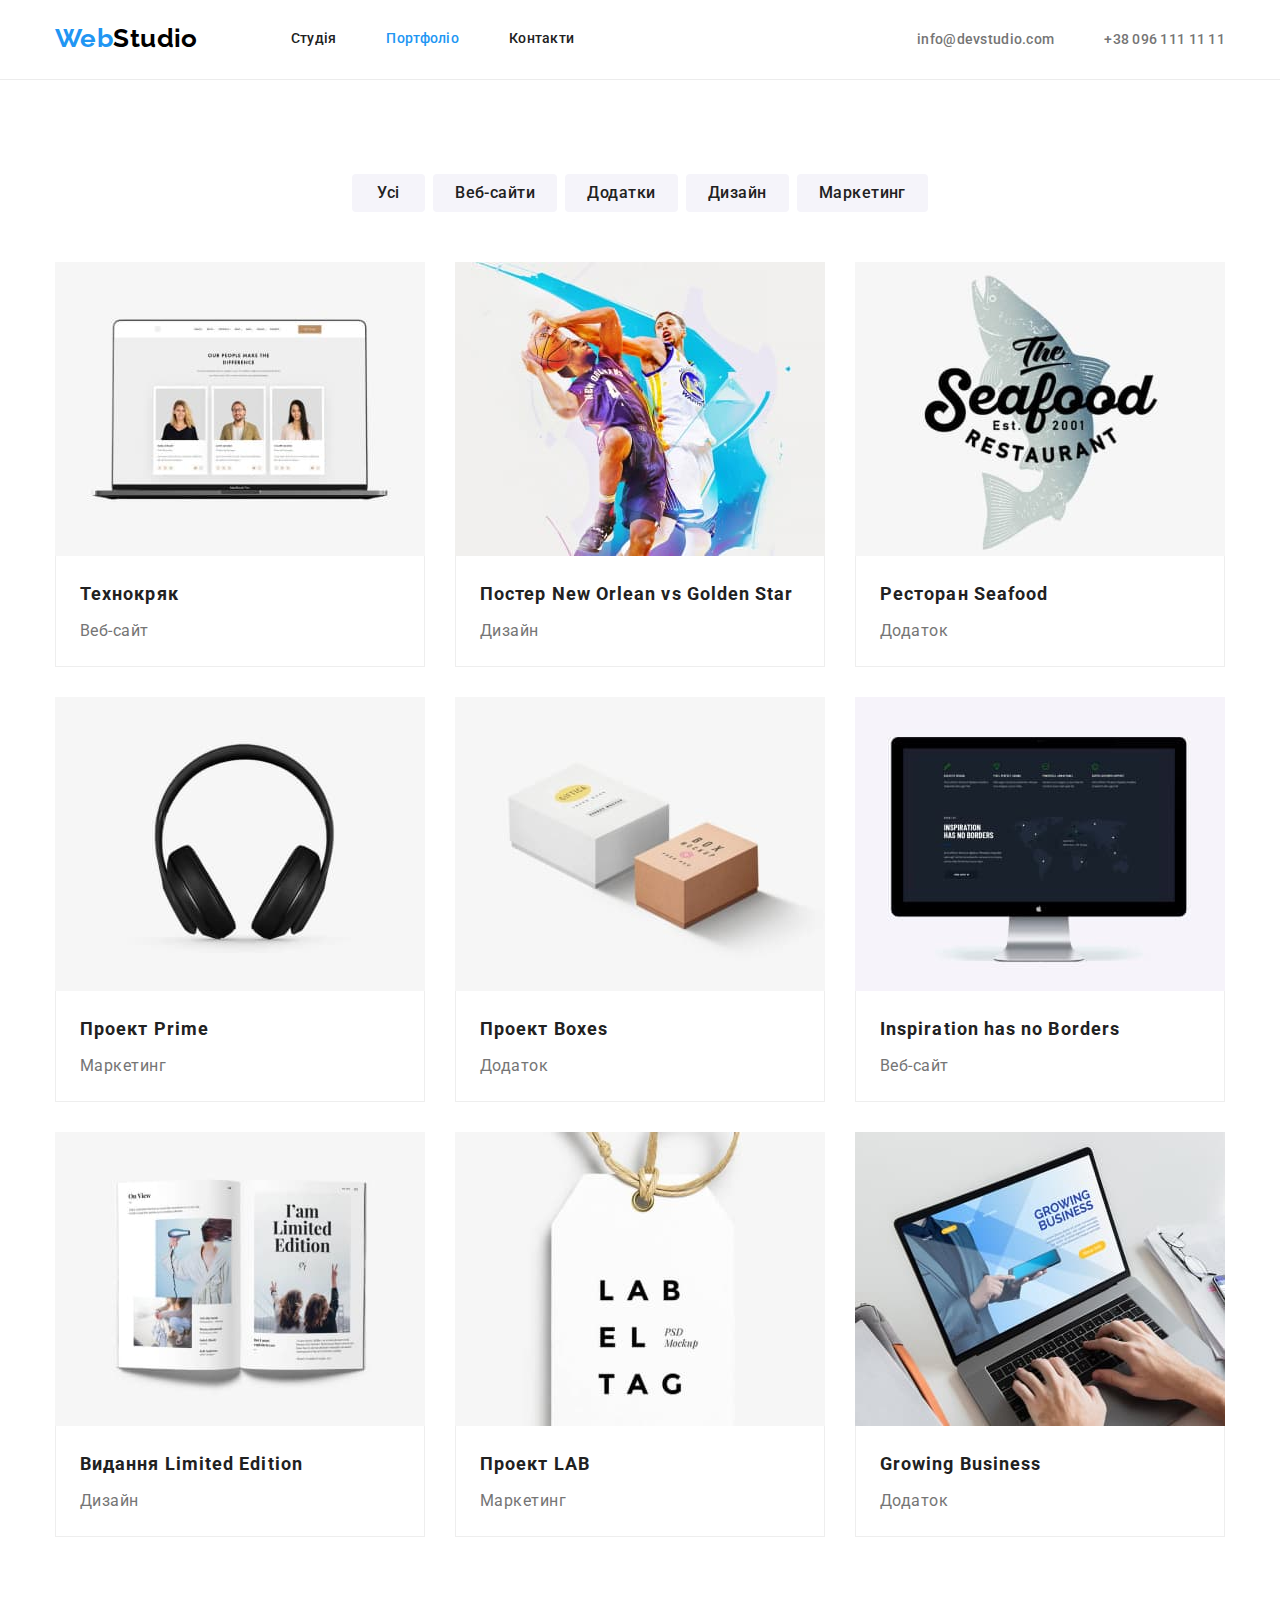
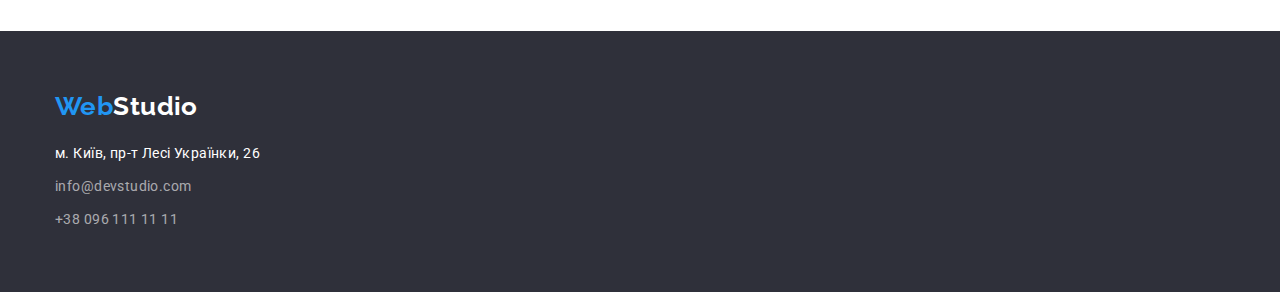
==== portfolio.html @ 1bf7a030 "створення репозиторію ДЗ 4" ====
<!DOCTYPE html>
<html lang="uk">
<head>
    <meta charset="UTF-8" />
    <meta http-equiv="X-UA-Compatible" content="IE=edge" />
    <meta name="viewport" content="width=device-width, initial-scale=1.0"/>
    <title>Document</title>
    <link rel="preconnect" href="https://fonts.googleapis.com" />
    <link rel="preconnect" href="https://fonts.gstatic.com" crossorigin />
    <link 
    href="https://fonts.googleapis.com/css2?family=Raleway:wght@700&family=Roboto:wght@400;500;700;900&display=swap"
    rel="stylesheet"/>
    <link rel="stylesheet" href="https://cdnjs.cloudflare.com/ajax/libs/modern-normalize/1.1.0/modern-normalize.min.css" />
    <link rel="stylesheet" href="./css/styles.css" />
</head>
<body>
    <!-- шапка   -->
    <header class="page-header">
    <div class="container main-nav">
    <nav class="page-nav">
    <a href="./index.html" class="logo page-logo">Web<span class="studio">Studio</span></a>
    <ul class="site-nav list">
        <li class="main-list"><a href="./index.html" class="link nav-link">Студія</a></li>
        <li class="main-list"><a href="./index.html" class="link current nav-link">Портфоліо</a></li>
        <li class="main-list"><a href="./index.html" class="link nav-link">Контакти</a></li>
    </ul>
    </nav>
    <ul class="contact list">
        <li class="main-contact"><a class="contact-link" href="mailto:info@devstudio.com">info@devstudio.com</a></li>
        <li class="main-contact"><a class="contact-link" href="tel:+380961111111">+38 096 111 11 11</a>
        </li>
    </ul>
    </div>
        </header>
<!-- головне   -->
    <main>
        <section class="section portfolio">
            <div class="container">
                <h1 class="visually-hidden">Портфоліо</h1>
                <ul class="list button-secodary">
                    <li class="btn-secodary"><button type="button" class="button secodary">Усі</button></li>
                    <li class="btn-secodary"><button type="button" class="button secodary">Веб-сайти</button></li>
                    <li class="btn-secodary"><button type="button" class="button secodary">Додатки</button></li>
                    <li class="btn-secodary"><button type="button" class="button secodary">Дизайн</button></li>
                    <li class="btn-secodary"><button type="button" class="button secodary">Маркетинг</button></li>
                </ul>
                <ul class="sidebar list">
                    <li class="sidebar-list">
                        <a href=""><img src="./images/technokryak.jpg" alt="Технокряк" width="370" />
                            <div class="sidebar-text">
                                <h2 class="subject">Технокряк</h2>
                                <p>Веб-сайт</p>
                            </div>
                        </a>
                    </li>
                    <li class="sidebar-list">
                        <a href=""><img src="./images/poster.jpg" alt=" Постер New Orlean vs Golden Star " width="370" />
                            <div class="sidebar-text">
                                <h2>Постер New Orlean vs Golden Star</h2>
                                <p>Дизайн</p>
                            </div>
                        </a>
                    </li>
                    <li class="sidebar-list">
                        <a href=""><img src="./images/seafood.jpg" alt=" Ресторан Seafood " width="370" />
                            <div class="sidebar-text">
                                <h2>Ресторан Seafood</h2>
                                <p>Додаток</p>
                            </div>
                        </a>
                    </li>
                    <li class="sidebar-list">
                        <a href=""><img src="./images/prime.jpg" alt=" Проект Prime " width="370" />
                            <div class="sidebar-text">
                                <h2>Проект Prime</h2>
                                <p>Маркетинг</p>
                            </div>
                        </a>
                    </li>
                    <li class="sidebar-list">
                        <a href=""><img src="./images/boxes.jpg" alt=" Проект Boxes " width="370" />
                            <div class="sidebar-text">
                                <h2>Проект Boxes</h2>
                                <p>Додаток</p>
                            </div>
                        </a>
                    </li>
                    <li class="sidebar-list">
                        <a href=""><img src="./images/borders.jpg" alt=" Inspiration has no Borders " width="370" />
                            <div class="sidebar-text">
                                <h2>Inspiration has no Borders</h2>
                                <p>Веб-сайт</p>
                            </div>
                        </a>
                    </li>
                    <li class="sidebar-list">
                        <a href=""><img src="./images/limited.jpg" alt=" Видання Limited Edition " width="370" />
                            <div class="sidebar-text">
                                <h2>Видання Limited Edition</h2>
                                <p>Дизайн</p>
                            </div>
                        </a>
                    </li>
                    <li class="sidebar-list">
                        <a href=""><img src="./images/lab.jpg" alt=" Проект LAB " width="370" />
                            <div class="sidebar-text">
                                <h2>Проект LAB</h2>
                                <p>Маркетинг</p>
                            </div>
                        </a>
                    </li>
                    <li class="sidebar-list">
                        <a href=""><img src="./images/business.jpg" alt=" Growing Business " width="370" />
                            <div class="sidebar-text">
                                <h2>Growing Business</h2>
                                <p>Додаток</p>
                            </div>
                        </a>
                    </li>
                </ul>
            </div>
            </section>
    </main>
<!-- підвал   -->
<footer class="footer">
    <div class="container footer-container">
        <a href="./index.html" class="logo footer-logo">Web<span class="footer-studio">Studio</span></a>
        <address class="footer-list">
            <ul class="list">
                <li class="footer-contact-list">
                    <a class="footer-link" href="https://goo.gl/maps/CPtrU1FHBa2aNyZL9" target="_blank"
                        rel="noopener noreferrer nofollow">м. Київ, пр-т Лесі Українки, 26</a>
                </li>
                <li class="footer-contact-list"><a class="footer-contact" href="mailto:info@devstudio.com">info@devstudio.com</a></li>
                <li class="footer-contact-list"><a class="footer-contact" href="telto:+380961111111">+38 096 111 11 11</a></li>
            </ul>
        </address>
    </div>
    </footer>
</body>
</html>
---- css/styles.css ----
:root {
        --primari-text-color: #212121;
        --title-text-color: #757575;
        --accent-color: #2196f3;
        --primary-bg-color: #ffffff;
        --studio: #000000;
        --background: #f5f4fa;
        --contact: rgb(255, 255, 255, 0.6);
        --heder-footer: #2f303a;
        --border--headr: #ececec;
        --buttun: #188ce8;
        --border--icon: #eeeeee;}
    *,
    *::before,
    *::after {
    box-sizing: border-box;}
    
body {
    background-color: var(--primary-bg-color);
    color: var(--primari-text-color);
    font-family: Roboto, sans-serif;
    font-size: 14px;
    letter-spacing: 0.03em;}
h1,
h2,
h3,
p {
    margin: 0;}
ul {
    margin: 0;
    padding-left: 0;}
img {
    display: block;
    max-width: 100%;
    height: auto;}
address {
    font-style: normal;
}
.container {
    margin: 0 auto;
    max-width: 1200px;
    padding: 0 15px}

.page-header {
    height: 80px;
    border-bottom: 1px solid var(--border--headr);}
.page-nav,
.main-nav {
    display: flex;
    align-items: center;}
.main-list:not(:last-child) {
    margin-right: 50px;}
.main-contact {
    align-items: center;
    font-style: normal;
    font-weight: 500;
    font-size: 14px;
    line-height: 16px;
    letter-spacing: 0.02em;
}
.main-contact:not(:last-child) {
    margin-right: 50px;
}
.page-logo {
    margin-right: 93px;
    padding-top: 23px;
    padding-bottom: 23px;}
.logo {
    color: var(--accent-color);
    text-decoration: none;
    font-family: 'Raleway', sans-serif;
    font-weight: 700;
    font-size: 26px;
    line-height: 1.2;}
.studio {
    color: var(--studio);
    margin: 0;}

.nav-link {
    font-weight: 500;
    line-height: 1.14;
    letter-spacing: 0.02em;
    padding: 32px 0;}
.site-nav {
    display: flex;
    font-family: 'Roboto';
    font-style: normal;
    font-weight: 500;
    font-size: 14px;
    line-height: 16px;
    letter-spacing: 0.02em;}

.link:hover,
.link:focus {
    color: var(--accent-color);}
.link {
    color: inherit;
    text-decoration: none;}
.link.current {
    color: var(--accent-color);}
.contact {
    display: flex;
    margin-left: auto;
    list-style: none;
}
.contact.list {
    font-weight: 500;
    line-height: 1.14;
    margin-left: auto;
    letter-spacing: 0.02em;}
.list{
    list-style: none;
    margin: 0;
    padding-left: 0;}
.list-img {
    max-width: 1200px;
    height: auto;}
.list-img:not(:last-child) {
    margin-right: 30px;}
.contact-link {
    color: var(--title-text-color);
    text-decoration: none;
    padding: 32px 0;}

.contact-link:hover,
.contact-link:focus {
    color: var(--accent-color);}
.hero {
    padding-top: 200px;
    padding-bottom: 200px}
.hero, .footer {
    background-color: var(--heder-footer);}
.footer{
    padding: 60px 0;
}
.hero-title {
    color: var(--primary-bg-color);
    font-family: 'Roboto';
    font-weight: 900;
    font-size: 44px;
    line-height: 1.36;
    text-align: center;
    letter-spacing: 0.06em;
    text-transform: uppercase;
    width: 696px;
    margin: 0 auto;
    margin-bottom: 30px;}
.section.portfolio {
    padding: 94px 0;}
.visually-hidden {
    position: absolute;
    width: 1px;
    height: 1px;
    margin: -1px;
    border: 0;
    padding: 0;
    white-space: nowrap;
    clip-path: inset(100%);
    clip: rect(0 0 0 0);
    overflow: hidden;}
.button {
    font-family: 'Roboto';
    cursor: pointer;
    border: none;
    display: block;
    font-size: 16px;
    text-align: center;
    font-weight: 500;
    margin: 0 auto;
    box-sizing: border-box;}
.button.secodary {
    color: var(--primari-text-color);
    background-color: var(--background);
    min-width: 73px;
    height: 38px;
    padding: 6px 22px;
    line-height: 1.6;
    letter-spacing: 0.03em;
    border-radius: 4px;
    border: none;}
.button-secodary {
    display: flex;
    justify-content: center;
    margin-bottom: 50px;}
.button.btn {
    padding: 6px 25px;}
.button.secodary:hover,
.button.secodary:focus {
    color: var(--primary-bg-color);
    background-color: var(--accent-color);
    box-shadow: 0px 3px 1px rgba(0, 0, 0, 0.1), 0px 1px 2px rgba(0, 0, 0, 0.08),
    0px 2px 2px rgba(0, 0, 0, 0.12);}
.btn-secodary:not(:last-child) {
    margin:0 8px 0 0;}
.button.primary:hover,
.button.primary:focus {
    background: var(--buttun);
    box-shadow: 0 4px 4px rgb(0, 0, 0, 0.15);}
.button.btn {
    padding: 6px 25px;}
.button.primary {
    color: var(--primary-bg-color);
    background-color: var(--accent-color);
    min-width: 216px;
    padding: 10px 32px;
    font-weight: 700;
    line-height: 1.88;
    display: flex;
    border-radius: 4px;
    text-align: center;
    align-items: center;
    letter-spacing: 0.06em;
    border: none;
    justify-content: center;}
.feature-list {
    display: flex;}
.feature-list .text {
    color: var(--title-text-color);
    line-height: 1.7;}
.feature-list .title {
    font-size: 14px;
    font-weight: 700;
    line-height: 1.1;
    text-transform: uppercase;
    margin-bottom: 10px;}
.title-text {
    max-width: 270px;
}
.title-text:not(:last-child) {
    margin-right: 30px;}
.text-list {
    display: flex;}
.section {
    padding-top: 94px;
    padding-bottom: 94px;}
.section-title {
    color: var(--primari-text-color);
    font-weight: 700;
    font-size: 36px;
    line-height: 1.16;
    text-align: center;
    margin-bottom: 50px;}
.menu-team {
    padding-bottom: 94px;}
.team {
    background-color: var(--background);}
.team-text {
    background-color: var(--primary-bg-color);
    max-width: 270px;
    display: block;
    box-shadow: 0px 1px 3px rgba(0, 0, 0, 0.12), 0px 1px 1px rgba(0, 0, 0, 0.14),
    0px 2px 1px rgba(0, 0, 0, 0.2);
    border-radius: 0px 0px 4px 4px;}
.team-text:not(:last-child) {
    margin-right: 30px;}
.team-list {
    display: flex;}
.team-list h3 {
    font-family: 'Roboto';
    font-weight: 500;
    font-size: 16px;
    line-height: 1.2;
    margin-bottom: 10px;}
.team-list p {
    color: var(--title-text-color);
    font-size: 16px;
    line-height: 1.2;}
.aside {
    padding: 30px 0;
    text-align: center;}
.footer-list {
    font-style: normal;
    margin-top: 20px;}
.footer-link,
.footer-studio {
    color: var(--primary-bg-color);
    text-decoration: none;}
.footer-contact {
    color: var(--contact);
    text-decoration: none;}
.footer .list {
    line-height: 1.7;}

.footer-link:hover,
.footer-link:focus {
    color: var(--accent-color);}
.footer-contact-list:not(:last-child) {
    margin-bottom: 9px;}
.footer-contact {
    color: var(--contact);
    text-decoration: none;}
.footer-contact:hover,
.footer-contact:focus {
    color: var(--accent-color);}
.sidebar {
    display: flex;
    flex-wrap: wrap;}
.sidebar a {
    color: var(--primari-text-color);
    text-decoration: none;}
.sidebar h2 {
    font-weight: 700;
    font-size: 18px;
    line-height: 2;
    letter-spacing: 0.06em;}
.sidebar p {
    color: var(--title-text-color);
    font-size: 16px;
    line-height: 1.9;
    font-family: 'Roboto';
    font-style: normal;
    font-weight: 400;
    line-height: 30px;
    letter-spacing: 0.03em;}
.sidebar-list {
    width: calc((100% - 60px) / 3);
    margin-right: 30px;
    margin-bottom: 30px;}
.sidebar-list:nth-child(3n) {
    margin-right: 0;}
.sidebar-list:nth-last-child(-n + 3) {
    margin-bottom: 0;}
.sidebar-text {
    padding: 20px 24px;
    border-right: 1px solid var(--border--icon);
    border-left: 1px solid var(--border--icon);
    border-bottom: 1px solid var(--border--icon);}
.sidebar-text h2 {
    margin-bottom: 4px;
    font-family: 'Roboto';
    font-style: normal;
    font-weight: 700;
    font-size: 18px;
    line-height: 36px;
    letter-spacing: 0.06em;}
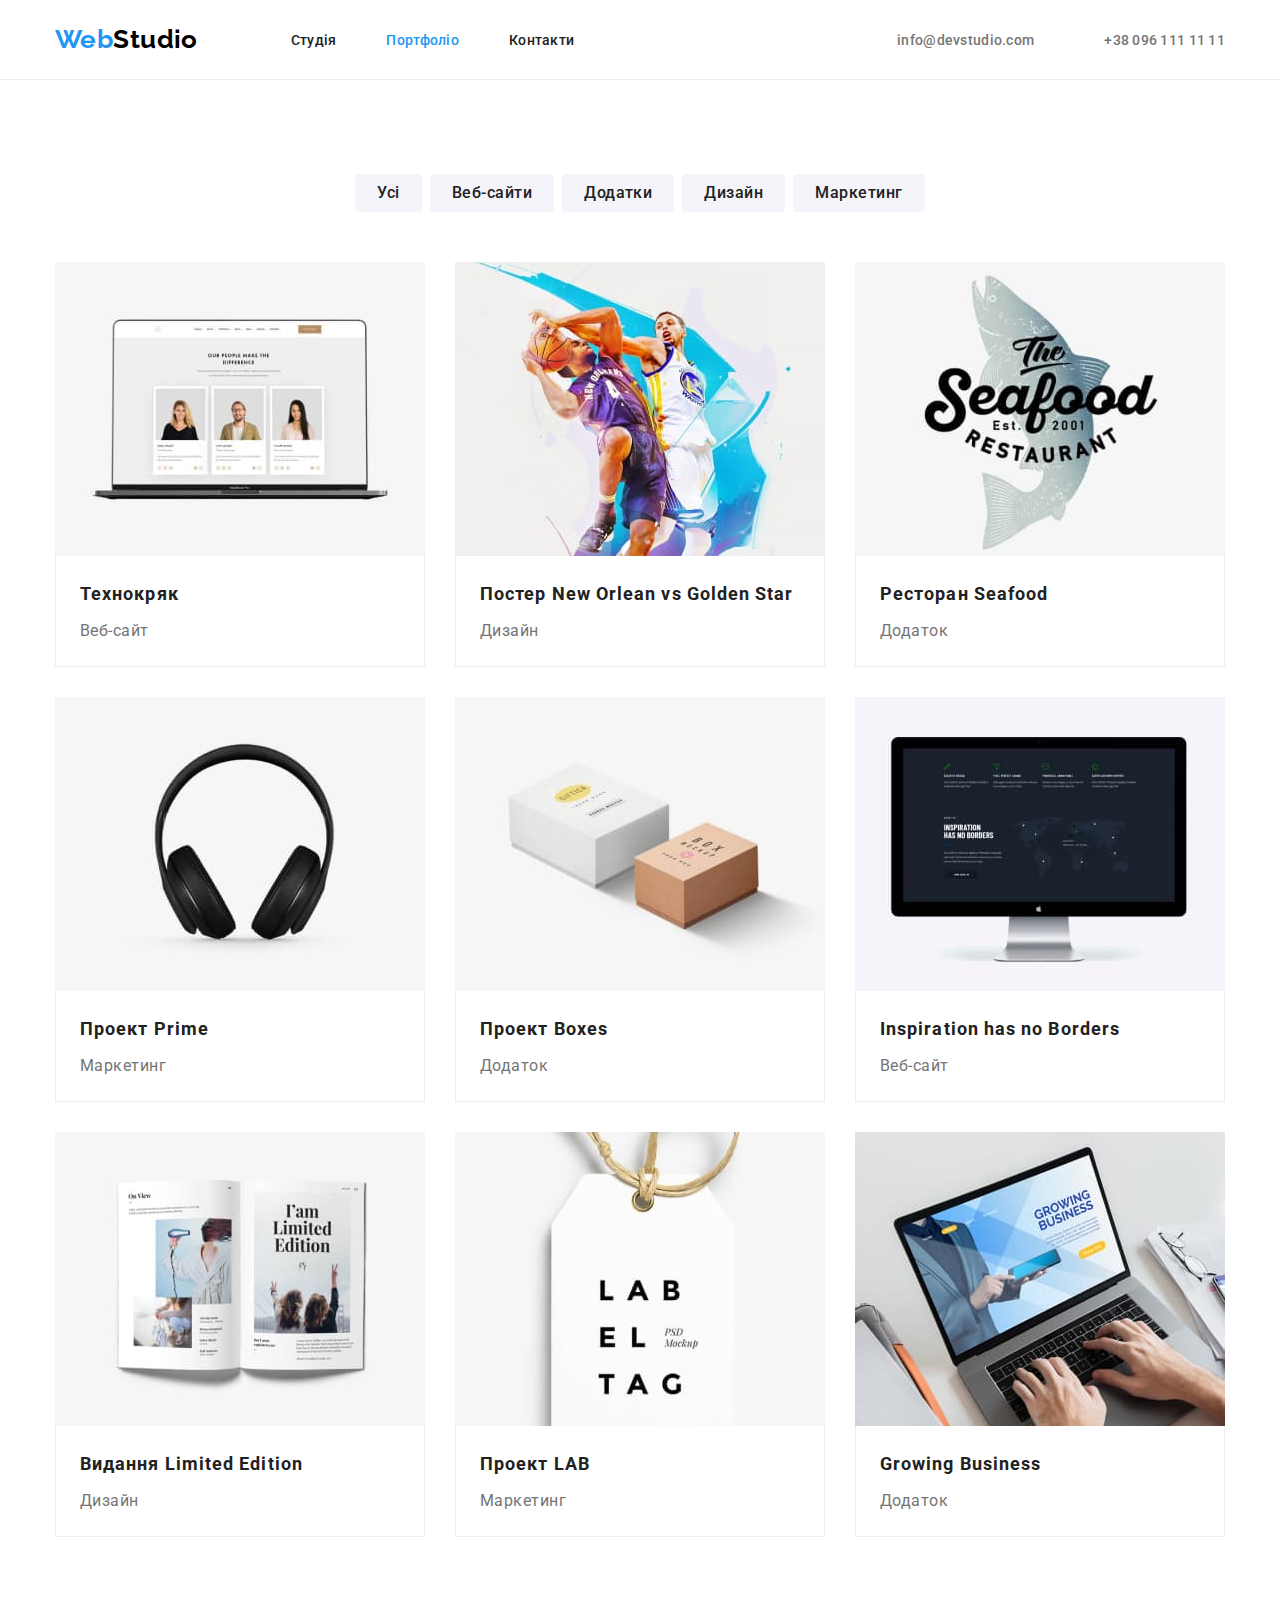
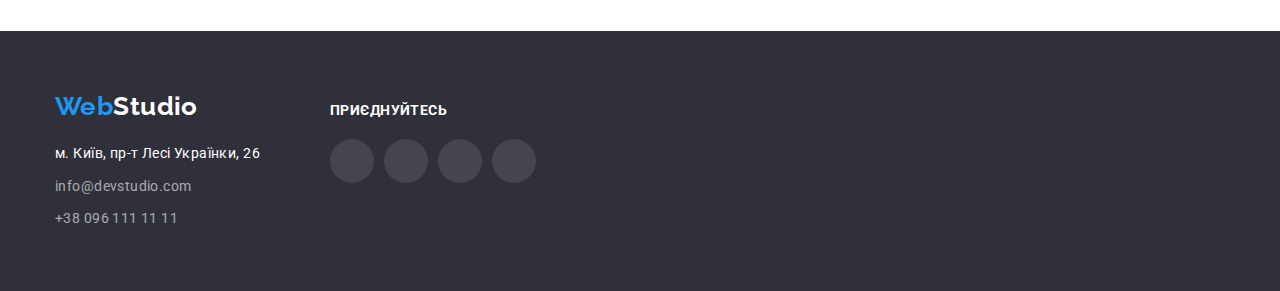
==== commit e70a4f2f: "зміни по роботі" ====
--- a/portfolio.html
+++ b/portfolio.html
@@ -1,141 +1,221 @@
 <!DOCTYPE html>
 <html lang="uk">
-<head>
+  <head>
     <meta charset="UTF-8" />
     <meta http-equiv="X-UA-Compatible" content="IE=edge" />
-    <meta name="viewport" content="width=device-width, initial-scale=1.0"/>
+    <meta name="viewport" content="width=device-width, initial-scale=1.0" />
     <title>Document</title>
     <link rel="preconnect" href="https://fonts.googleapis.com" />
     <link rel="preconnect" href="https://fonts.gstatic.com" crossorigin />
-    <link 
-    href="https://fonts.googleapis.com/css2?family=Raleway:wght@700&family=Roboto:wght@400;500;700;900&display=swap"
-    rel="stylesheet"/>
-    <link rel="stylesheet" href="https://cdnjs.cloudflare.com/ajax/libs/modern-normalize/1.1.0/modern-normalize.min.css" />
+    <link
+      href="https://fonts.googleapis.com/css2?family=Raleway:wght@700&family=Roboto:wght@400;500;700;900&display=swap"
+      rel="stylesheet"
+    />
+    <link
+      rel="stylesheet"
+      href="https://cdnjs.cloudflare.com/ajax/libs/modern-normalize/1.1.0/modern-normalize.min.css"
+    />
     <link rel="stylesheet" href="./css/styles.css" />
-</head>
-<body>
+  </head>
+  <body>
     <!-- шапка   -->
     <header class="page-header">
-    <div class="container main-nav">
-    <nav class="page-nav">
-    <a href="./index.html" class="logo page-logo">Web<span class="studio">Studio</span></a>
-    <ul class="site-nav list">
-        <li class="main-list"><a href="./index.html" class="link nav-link">Студія</a></li>
-        <li class="main-list"><a href="./index.html" class="link current nav-link">Портфоліо</a></li>
-        <li class="main-list"><a href="./index.html" class="link nav-link">Контакти</a></li>
-    </ul>
-    </nav>
-    <ul class="contact list">
-        <li class="main-contact"><a class="contact-link" href="mailto:info@devstudio.com">info@devstudio.com</a></li>
-        <li class="main-contact"><a class="contact-link" href="tel:+380961111111">+38 096 111 11 11</a>
-        </li>
-    </ul>
-    </div>
-        </header>
-<!-- головне   -->
+      <div class="container main-nav">
+        <nav class="page-nav">
+          <a href="./index.html" class="logo page-logo">Web<span class="studio">Studio</span></a>
+          <ul class="site-nav list">
+            <li class="main-list"><a href="./index.html" class="link nav-link">Студія</a></li>
+            <li class="main-list">
+              <a href="./index.html" class="link current nav-link">Портфоліо</a>
+            </li>
+            <li class="main-list"><a href="./index.html" class="link nav-link">Контакти</a></li>
+          </ul>
+        </nav>
+        <ul class="contact list">
+          <li class="main-contact">
+            <a class="contact-link" href="mailto:info@devstudio.com"
+              ><svg class="icon-contact" width="16px" height="12px">
+                <use href="./images/icons.svg/symbol-defs.svg#icon-envelope"></use></svg
+              >info@devstudio.com</a
+            >
+          </li>
+          <li class="main-contact">
+            <a class="contact-link" href="tel:+380961111111"
+              ><svg class="icon-contact" width="10px" height="16px">
+                <use href="./images/icons.svg/symbol-defs.svg#icon-mob"></use></svg
+              >+38 096 111 11 11</a
+            >
+          </li>
+        </ul>
+      </div>
+    </header>
+    <!-- головне   -->
     <main>
-        <section class="section portfolio">
-            <div class="container">
-                <h1 class="visually-hidden">Портфоліо</h1>
-                <ul class="list button-secodary">
-                    <li class="btn-secodary"><button type="button" class="button secodary">Усі</button></li>
-                    <li class="btn-secodary"><button type="button" class="button secodary">Веб-сайти</button></li>
-                    <li class="btn-secodary"><button type="button" class="button secodary">Додатки</button></li>
-                    <li class="btn-secodary"><button type="button" class="button secodary">Дизайн</button></li>
-                    <li class="btn-secodary"><button type="button" class="button secodary">Маркетинг</button></li>
-                </ul>
-                <ul class="sidebar list">
-                    <li class="sidebar-list">
-                        <a href=""><img src="./images/technokryak.jpg" alt="Технокряк" width="370" />
-                            <div class="sidebar-text">
-                                <h2 class="subject">Технокряк</h2>
-                                <p>Веб-сайт</p>
-                            </div>
-                        </a>
-                    </li>
-                    <li class="sidebar-list">
-                        <a href=""><img src="./images/poster.jpg" alt=" Постер New Orlean vs Golden Star " width="370" />
-                            <div class="sidebar-text">
-                                <h2>Постер New Orlean vs Golden Star</h2>
-                                <p>Дизайн</p>
-                            </div>
-                        </a>
-                    </li>
-                    <li class="sidebar-list">
-                        <a href=""><img src="./images/seafood.jpg" alt=" Ресторан Seafood " width="370" />
-                            <div class="sidebar-text">
-                                <h2>Ресторан Seafood</h2>
-                                <p>Додаток</p>
-                            </div>
-                        </a>
-                    </li>
-                    <li class="sidebar-list">
-                        <a href=""><img src="./images/prime.jpg" alt=" Проект Prime " width="370" />
-                            <div class="sidebar-text">
-                                <h2>Проект Prime</h2>
-                                <p>Маркетинг</p>
-                            </div>
-                        </a>
-                    </li>
-                    <li class="sidebar-list">
-                        <a href=""><img src="./images/boxes.jpg" alt=" Проект Boxes " width="370" />
-                            <div class="sidebar-text">
-                                <h2>Проект Boxes</h2>
-                                <p>Додаток</p>
-                            </div>
-                        </a>
-                    </li>
-                    <li class="sidebar-list">
-                        <a href=""><img src="./images/borders.jpg" alt=" Inspiration has no Borders " width="370" />
-                            <div class="sidebar-text">
-                                <h2>Inspiration has no Borders</h2>
-                                <p>Веб-сайт</p>
-                            </div>
-                        </a>
-                    </li>
-                    <li class="sidebar-list">
-                        <a href=""><img src="./images/limited.jpg" alt=" Видання Limited Edition " width="370" />
-                            <div class="sidebar-text">
-                                <h2>Видання Limited Edition</h2>
-                                <p>Дизайн</p>
-                            </div>
-                        </a>
-                    </li>
-                    <li class="sidebar-list">
-                        <a href=""><img src="./images/lab.jpg" alt=" Проект LAB " width="370" />
-                            <div class="sidebar-text">
-                                <h2>Проект LAB</h2>
-                                <p>Маркетинг</p>
-                            </div>
-                        </a>
-                    </li>
-                    <li class="sidebar-list">
-                        <a href=""><img src="./images/business.jpg" alt=" Growing Business " width="370" />
-                            <div class="sidebar-text">
-                                <h2>Growing Business</h2>
-                                <p>Додаток</p>
-                            </div>
-                        </a>
-                    </li>
-                </ul>
-            </div>
-            </section>
+      <section class="section portfolio">
+        <div class="container">
+          <h1 class="visually-hidden">Портфоліо</h1>
+          <ul class="list button-secodary">
+            <li class="btn-secodary"><button type="button" class="button secodary">Усі</button></li>
+            <li class="btn-secodary">
+              <button type="button" class="button secodary">Веб-сайти</button>
+            </li>
+            <li class="btn-secodary">
+              <button type="button" class="button secodary">Додатки</button>
+            </li>
+            <li class="btn-secodary">
+              <button type="button" class="button secodary">Дизайн</button>
+            </li>
+            <li class="btn-secodary">
+              <button type="button" class="button secodary">Маркетинг</button>
+            </li>
+          </ul>
+          <ul class="sidebar list">
+            <li class="sidebar-list">
+              <a class="portfolio-link" href=""
+                ><img src="./images/technokryak.jpg" alt="Технокряк" width="370" />
+                <div class="sidebar-text">
+                  <h2 class="subject">Технокряк</h2>
+                  <p>Веб-сайт</p>
+                </div>
+              </a>
+            </li>
+            <li class="sidebar-list">
+              <a class="portfolio-link" href=""
+                ><img
+                  src="./images/poster.jpg"
+                  alt=" Постер New Orlean vs Golden Star "
+                  width="370"
+                />
+                <div class="sidebar-text">
+                  <h2>Постер New Orlean vs Golden Star</h2>
+                  <p>Дизайн</p>
+                </div>
+              </a>
+            </li>
+            <li class="sidebar-list">
+              <a class="portfolio-link" href=""
+                ><img src="./images/seafood.jpg" alt=" Ресторан Seafood " width="370" />
+                <div class="sidebar-text">
+                  <h2>Ресторан Seafood</h2>
+                  <p>Додаток</p>
+                </div>
+              </a>
+            </li>
+            <li class="sidebar-list">
+              <a class="portfolio-link" href=""
+                ><img src="./images/prime.jpg" alt=" Проект Prime " width="370" />
+                <div class="sidebar-text">
+                  <h2>Проект Prime</h2>
+                  <p>Маркетинг</p>
+                </div>
+              </a>
+            </li>
+            <li class="sidebar-list">
+              <a class="portfolio-link" href=""
+                ><img src="./images/boxes.jpg" alt=" Проект Boxes " width="370" />
+                <div class="sidebar-text">
+                  <h2>Проект Boxes</h2>
+                  <p>Додаток</p>
+                </div>
+              </a>
+            </li>
+            <li class="sidebar-list">
+              <a class="portfolio-link" href=""
+                ><img src="./images/borders.jpg" alt=" Inspiration has no Borders " width="370" />
+                <div class="sidebar-text">
+                  <h2>Inspiration has no Borders</h2>
+                  <p>Веб-сайт</p>
+                </div>
+              </a>
+            </li>
+            <li class="sidebar-list">
+              <a class="portfolio-link" href=""
+                ><img src="./images/limited.jpg" alt=" Видання Limited Edition " width="370" />
+                <div class="sidebar-text">
+                  <h2>Видання Limited Edition</h2>
+                  <p>Дизайн</p>
+                </div>
+              </a>
+            </li>
+            <li class="sidebar-list">
+              <a class="portfolio-link" href=""
+                ><img src="./images/lab.jpg" alt=" Проект LAB " width="370" />
+                <div class="sidebar-text">
+                  <h2>Проект LAB</h2>
+                  <p>Маркетинг</p>
+                </div>
+              </a>
+            </li>
+            <li class="sidebar-list">
+              <a class="portfolio-link" href=""
+                ><img src="./images/business.jpg" alt=" Growing Business " width="370" />
+                <div class="sidebar-text">
+                  <h2>Growing Business</h2>
+                  <p>Додаток</p>
+                </div>
+              </a>
+            </li>
+          </ul>
+        </div>
+      </section>
     </main>
-<!-- підвал   -->
-<footer class="footer">
-    <div class="container footer-container">
-        <a href="./index.html" class="logo footer-logo">Web<span class="footer-studio">Studio</span></a>
+    <!-- підвал   -->
+    <footer class="footer">
+      <div class="container footer-container">
+        <div class="footer-logo-contact">
+            <a href="./index.html" class="logo footer-logo"
+          >Web<span class="footer-studio">Studio</span></a
+        >
         <address class="footer-list">
-            <ul class="list">
-                <li class="footer-contact-list">
-                    <a class="footer-link" href="https://goo.gl/maps/CPtrU1FHBa2aNyZL9" target="_blank"
-                        rel="noopener noreferrer nofollow">м. Київ, пр-т Лесі Українки, 26</a>
-                </li>
-                <li class="footer-contact-list"><a class="footer-contact" href="mailto:info@devstudio.com">info@devstudio.com</a></li>
-                <li class="footer-contact-list"><a class="footer-contact" href="telto:+380961111111">+38 096 111 11 11</a></li>
-            </ul>
+          <ul class="list">
+            <li class="footer-contact-list">
+              <a
+                class="footer-link"
+                href="https://goo.gl/maps/CPtrU1FHBa2aNyZL9"
+                target="_blank"
+                rel="noopener noreferrer nofollow"
+                >м. Київ, пр-т Лесі Українки, 26</a
+              >
+            </li>
+            <li class="footer-contact-list">
+              <a class="footer-contact" href="mailto:info@devstudio.com">info@devstudio.com</a>
+            </li>
+            <li class="footer-contact-list">
+              <a class="footer-contact" href="telto:+380961111111">+38 096 111 11 11</a>
+            </li>
+          </ul></div>
+        
         </address>
-    </div>
+        <div>
+          <p class="title-svg">приєднуйтесь</p>
+          <ul class="list footer-list-link">
+            <li class="list-svg">
+              <a class="footer-link-svg" href=""
+                ><svg class="footer-svg" width="20" height="20">
+                  <use href="./images/icons.svg#icon-instagram"></use></svg
+              ></a>
+            </li>
+            <li class="list-svg">
+              <a class="footer-link-svg" href=""
+                ><svg class="footer-svg" width="20" height="20">
+                  <use href="./images/icons.svg#icon-twitter"></use></svg
+              ></a>
+            </li>
+            <li class="list-svg">
+              <a class="footer-link-svg" href=""
+                ><svg class="footer-svg" width="20" height="20">
+                  <use href="./images/icons.svg#icon-facebook"></use></svg
+              ></a>
+            </li>
+            <li class="list-svg">
+              <a class="footer-link-svg" href=""
+                ><svg class="footer-svg" width="20" height="20">
+                  <use href="./images/icons.svg#icon-linkedin"></use></svg
+              ></a>
+            </li>
+          </ul>
+        </div>
+      </div>
     </footer>
-</body>
-</html>+  </body>
+</html>
--- a/css/styles.css
+++ b/css/styles.css
@@ -9,7 +9,9 @@
         --heder-footer: #2f303a;
         --border--headr: #ececec;
         --buttun: #188ce8;
-        --border--icon: #eeeeee;}
+        --border--icon: #eeeeee;
+        --link-f-in-twit: #afb1b8;
+        --outline--background-color: #c4c4c4;}
     *,
     *::before,
     *::after {
@@ -120,19 +122,33 @@
 .contact-link {
     color: var(--title-text-color);
     text-decoration: none;
-    padding: 32px 0;}
+    padding: 32px 0;
+    display: flex;
+    align-items: center;}
+.contact-link .icon-contact {
+    margin-right: 10px;
+    fill: currentColor;}
+.contact.list {
+    font-weight: 500;
+    line-height: 1.14;
+    letter-spacing: 0.02em;}
 
 .contact-link:hover,
 .contact-link:focus {
     color: var(--accent-color);}
 .hero {
     padding-top: 200px;
-    padding-bottom: 200px}
+    padding-bottom: 200px;
+    background-color: var(--outline--background-color);}
 .hero, .footer {
     background-color: var(--heder-footer);}
 .footer{
-    padding: 60px 0;
-}
+    padding-top: 60px;
+    padding-bottom: 60px;
+    background-color: var(--heder-footer);}
+.footer-container {
+    display: flex;
+    align-items: baseline;}
 .hero-title {
     color: var(--primary-bg-color);
     font-family: 'Roboto';
@@ -161,7 +177,7 @@
 .button {
     font-family: 'Roboto';
     cursor: pointer;
-    border: none;
+    border: 1px solid transparent;
     display: block;
     font-size: 16px;
     text-align: center;
@@ -171,8 +187,6 @@
 .button.secodary {
     color: var(--primari-text-color);
     background-color: var(--background);
-    min-width: 73px;
-    height: 38px;
     padding: 6px 22px;
     line-height: 1.6;
     letter-spacing: 0.03em;
@@ -233,6 +247,8 @@
 .section {
     padding-top: 94px;
     padding-bottom: 94px;}
+.section-sidebar {
+    padding-top: 0;}
 .section-title {
     color: var(--primari-text-color);
     font-weight: 700;
@@ -271,6 +287,23 @@
 .footer-list {
     font-style: normal;
     margin-top: 20px;}
+.team-list-link {
+    display: flex;
+    justify-content: center;
+    gap: 10px;
+    padding: 0 32px;}
+.team-link {
+    display: flex;
+    align-items: center;
+    justify-content: center;
+    width: 44px;
+    height: 44px;
+    border-radius: 50%;
+    color: var(--link-f-in-twit);}
+.team-link:hover,
+.team-link:focus {
+    color: var(--team-text--background);
+    background-color: var(--accent-color);}
 .footer-link,
 .footer-studio {
     color: var(--primary-bg-color);
@@ -278,8 +311,12 @@
 .footer-contact {
     color: var(--contact);
     text-decoration: none;}
+.footer-logo-contact {
+    margin-right: 70px;}
 .footer .list {
     line-height: 1.7;}
+.footer-list-link {
+    display: flex;}
 
 .footer-link:hover,
 .footer-link:focus {
@@ -335,4 +372,101 @@
     letter-spacing: 0.06em;}
 
 
-
+/* ===SVG===*/
+
+.overlay {
+    max-width: 1600px;
+    height: 600px;
+    margin-left: auto;
+    margin-right: auto;
+    outline: 1px solid var(--outline--background-color);
+    background-image: linear-gradient(to right, rgba(47, 48, 58, 0.4), rgba(47, 48, 58, 0.4)),
+        url('../images/work.jpg');
+    background-repeat: no-repeat;
+    background-position: center;
+    background-size: cover;
+}
+.icon-background {
+    display: inline-flex;
+    width: 270px;
+    height: 120px;
+    border-radius: 4px;
+    background-color: var(--background);
+    margin-bottom: 30px;
+    align-items: center;
+    justify-content: center;
+    background-position: center;}
+
+.icon-feature {
+    background-repeat: no-repeat;
+    background-size: contain;}
+
+.team-svg {
+    fill: currentColor;}
+.svg-logo {
+    display: flex;}
+.svg-logo-list:not(:last-child) {
+    width: calc((100% - 150px) / 6);
+    margin-right: 30px;
+}
+
+.svg-logo-link {
+    display: flex;
+    align-items: center;
+    justify-content: center;
+    width: 170px;
+    height: 92px;
+    border: 1px solid var(--link-f-in-twit);
+    border-radius: 4px;
+    color: var(--link-f-in-twit);}
+
+.icon-svg {
+    fill: currentColor;}
+
+.svg-logo-link:hover,
+.svg-logo-link:focus {
+    color: var(--accent-color);
+    border: 1px solid var(--accent-color);}
+
+.title-svg {
+    font-weight: 700;
+    font-size: 14px;
+    line-height: 1.14;
+    letter-spacing: 0.03em;
+    text-transform: uppercase;
+    margin-bottom: 20px;
+    color: var(--primary-bg-color);}
+
+.list-svg:not(:last-child) {
+    margin-right: 10px;}
+
+.footer-link-svg {
+    display: flex;
+    align-items: center;
+    justify-content: center;
+    width: 44px;
+    height: 44px;
+    border-radius: 50%;
+    color: var(--primary-bg-color);
+    background-color: rgba(255, 255, 255, 0.1);}
+
+.footer-link-svg:hover,
+.footer-link-svg:focus {
+    background-color: var(--accent-color);}
+.footer-cont-list {
+    margin-top: 20px;}
+
+.footer-svg {
+    fill: currentColor;}
+
+.portfolio-link {
+    color: var(--primari-text-color);
+    text-decoration: none;}
+.portfolio-link:hover,
+.portfolio-link:focus {
+    display: block;
+    box-shadow: 0px 1px 1px rgba(0, 0, 0, 0.12), 0px 4px 4px rgba(0, 0, 0, 0.06),
+    1px 4px 6px rgba(0, 0, 0, 0.16);}
+
+
+
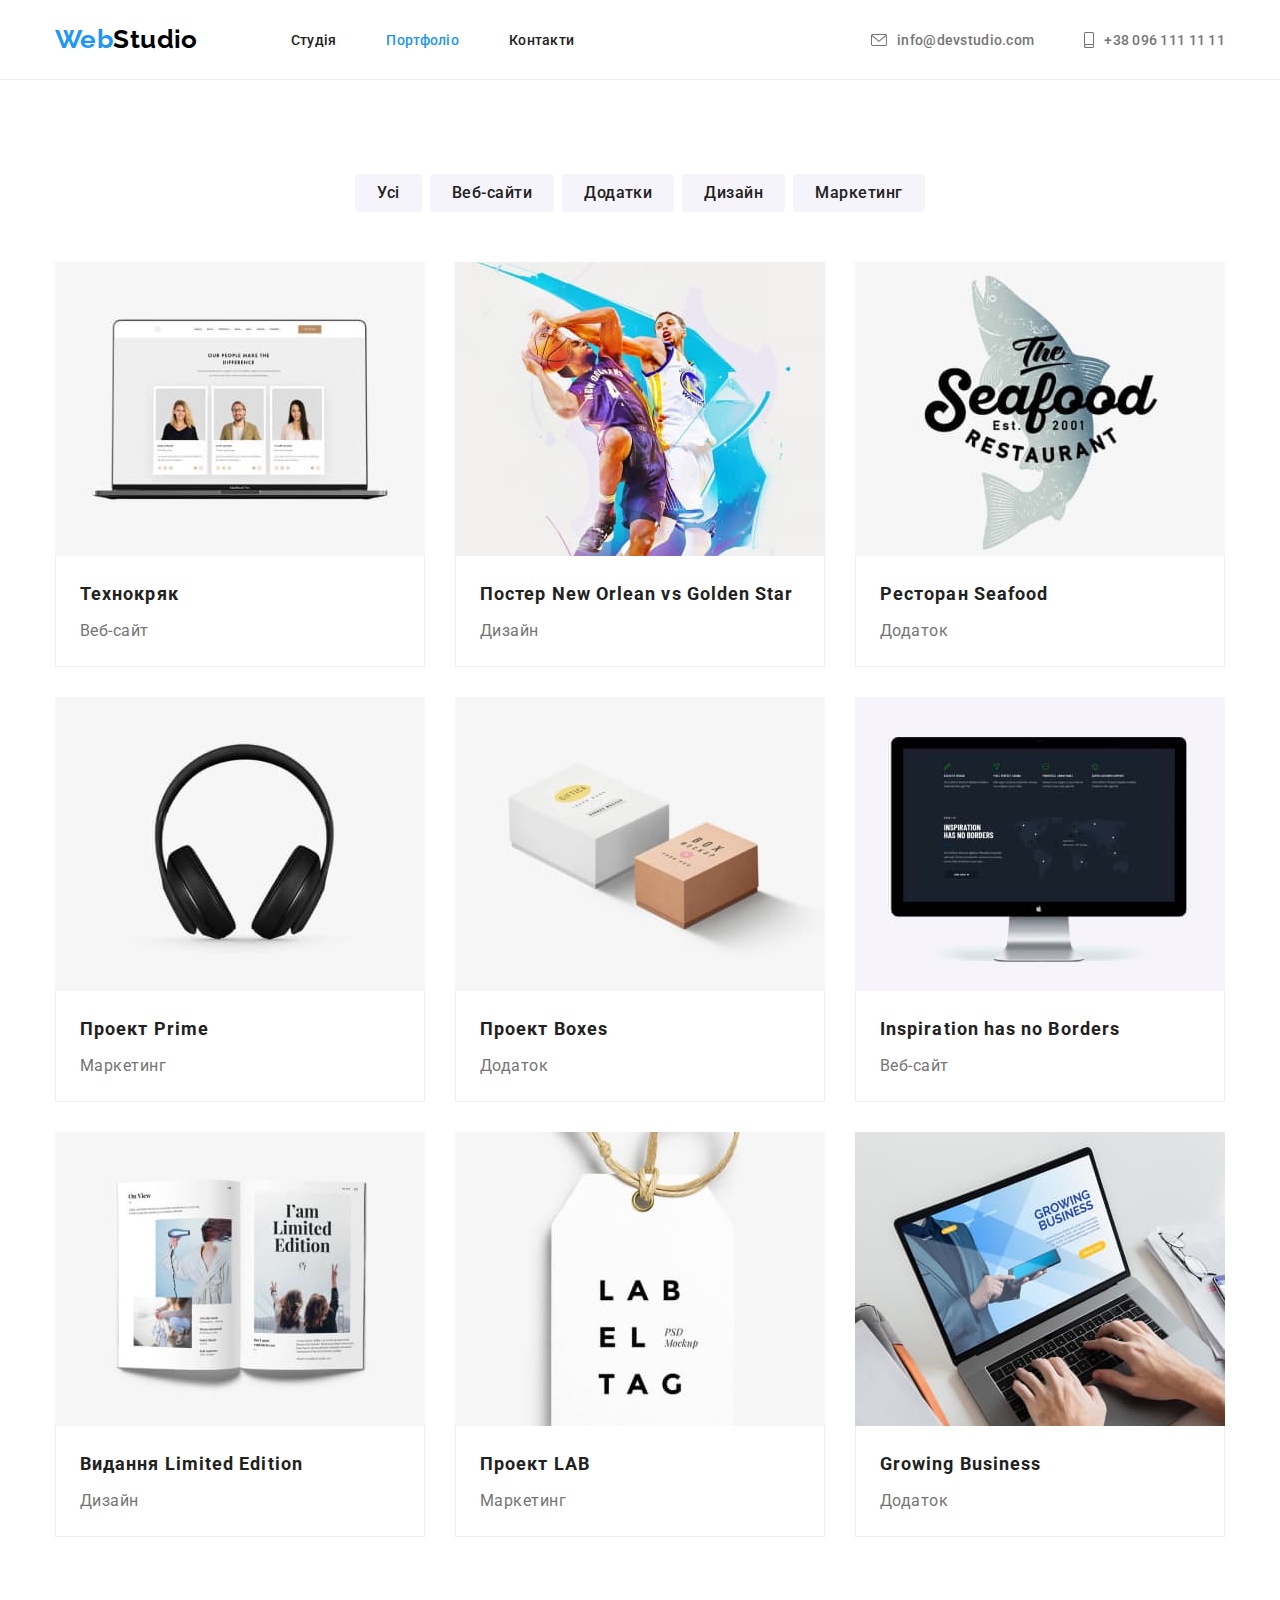
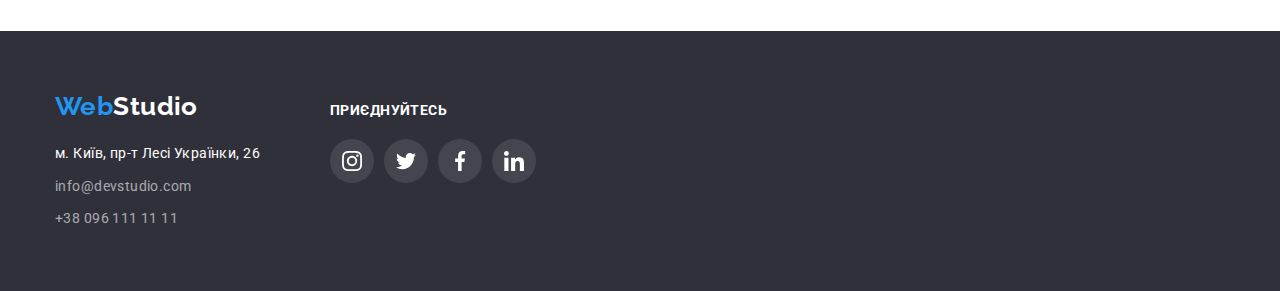
==== commit 920c34da: "Робота перед здачею ДЗ" ====
--- a/portfolio.html
+++ b/portfolio.html
@@ -35,14 +35,14 @@
           <li class="main-contact">
             <a class="contact-link" href="mailto:info@devstudio.com"
               ><svg class="icon-contact" width="16px" height="12px">
-                <use href="./images/icons.svg/symbol-defs.svg#icon-envelope"></use></svg
+                <use href="./images/symbol-defs.svg#icon-icon-envelope"></use></svg
               >info@devstudio.com</a
             >
           </li>
           <li class="main-contact">
             <a class="contact-link" href="tel:+380961111111"
               ><svg class="icon-contact" width="10px" height="16px">
-                <use href="./images/icons.svg/symbol-defs.svg#icon-mob"></use></svg
+                <use href="./images/symbol-defs.svg#icon-icon-smartphone"></use></svg
               >+38 096 111 11 11</a
             >
           </li>
@@ -163,54 +163,55 @@
     <footer class="footer">
       <div class="container footer-container">
         <div class="footer-logo-contact">
-            <a href="./index.html" class="logo footer-logo"
-          >Web<span class="footer-studio">Studio</span></a
-        >
-        <address class="footer-list">
-          <ul class="list">
-            <li class="footer-contact-list">
-              <a
-                class="footer-link"
-                href="https://goo.gl/maps/CPtrU1FHBa2aNyZL9"
-                target="_blank"
-                rel="noopener noreferrer nofollow"
-                >м. Київ, пр-т Лесі Українки, 26</a
-              >
-            </li>
-            <li class="footer-contact-list">
-              <a class="footer-contact" href="mailto:info@devstudio.com">info@devstudio.com</a>
-            </li>
-            <li class="footer-contact-list">
-              <a class="footer-contact" href="telto:+380961111111">+38 096 111 11 11</a>
-            </li>
-          </ul></div>
-        
-        </address>
+          <a href="./index.html" class="logo footer-logo"
+            >Web<span class="footer-studio">Studio</span></a
+          >
+          <address class="footer-list">
+            <ul class="list">
+              <li class="footer-contact-list">
+                <a
+                  class="footer-link"
+                  href="https://goo.gl/maps/CPtrU1FHBa2aNyZL9"
+                  target="_blank"
+                  rel="noopener noreferrer nofollow"
+                  >м. Київ, пр-т Лесі Українки, 26</a
+                >
+              </li>
+              <li class="footer-contact-list">
+                <a class="footer-contact" href="mailto:info@devstudio.com">info@devstudio.com</a>
+              </li>
+              <li class="footer-contact-list">
+                <a class="footer-contact" href="telto:+380961111111">+38 096 111 11 11</a>
+              </li>
+            </ul>
+          </address>
+        </div>
+
         <div>
           <p class="title-svg">приєднуйтесь</p>
           <ul class="list footer-list-link">
             <li class="list-svg">
               <a class="footer-link-svg" href=""
                 ><svg class="footer-svg" width="20" height="20">
-                  <use href="./images/icons.svg#icon-instagram"></use></svg
-              ></a>
-            </li>
-            <li class="list-svg">
-              <a class="footer-link-svg" href=""
-                ><svg class="footer-svg" width="20" height="20">
-                  <use href="./images/icons.svg#icon-twitter"></use></svg
-              ></a>
-            </li>
-            <li class="list-svg">
-              <a class="footer-link-svg" href=""
-                ><svg class="footer-svg" width="20" height="20">
-                  <use href="./images/icons.svg#icon-facebook"></use></svg
-              ></a>
-            </li>
-            <li class="list-svg">
-              <a class="footer-link-svg" href=""
-                ><svg class="footer-svg" width="20" height="20">
-                  <use href="./images/icons.svg#icon-linkedin"></use></svg
+                  <use href="./images/symbol-defs.svg#icon-icon-instagram"></use></svg
+              ></a>
+            </li>
+            <li class="list-svg">
+              <a class="footer-link-svg" href=""
+                ><svg class="footer-svg" width="20" height="20">
+                  <use href="./images/symbol-defs.svg#icon-icon-twitter"></use></svg
+              ></a>
+            </li>
+            <li class="list-svg">
+              <a class="footer-link-svg" href=""
+                ><svg class="footer-svg" width="20" height="20">
+                  <use href="./images/symbol-defs.svg#icon-icon-facebook"></use></svg
+              ></a>
+            </li>
+            <li class="list-svg">
+              <a class="footer-link-svg" href=""
+                ><svg class="footer-svg" width="20" height="20">
+                  <use href="./images/symbol-defs.svg#icon-icon-linkedin"></use></svg
               ></a>
             </li>
           </ul>
--- a/css/styles.css
+++ b/css/styles.css
@@ -1,6 +1,7 @@
 :root {
         --primari-text-color: #212121;
         --title-text-color: #757575;
+        --team-text--background: #ffffff;
         --accent-color: #2196f3;
         --primary-bg-color: #ffffff;
         --studio: #000000;
@@ -381,7 +382,7 @@
     margin-right: auto;
     outline: 1px solid var(--outline--background-color);
     background-image: linear-gradient(to right, rgba(47, 48, 58, 0.4), rgba(47, 48, 58, 0.4)),
-        url('../images/work.jpg');
+        url('../images/hero.jpg');
     background-repeat: no-repeat;
     background-position: center;
     background-size: cover;
